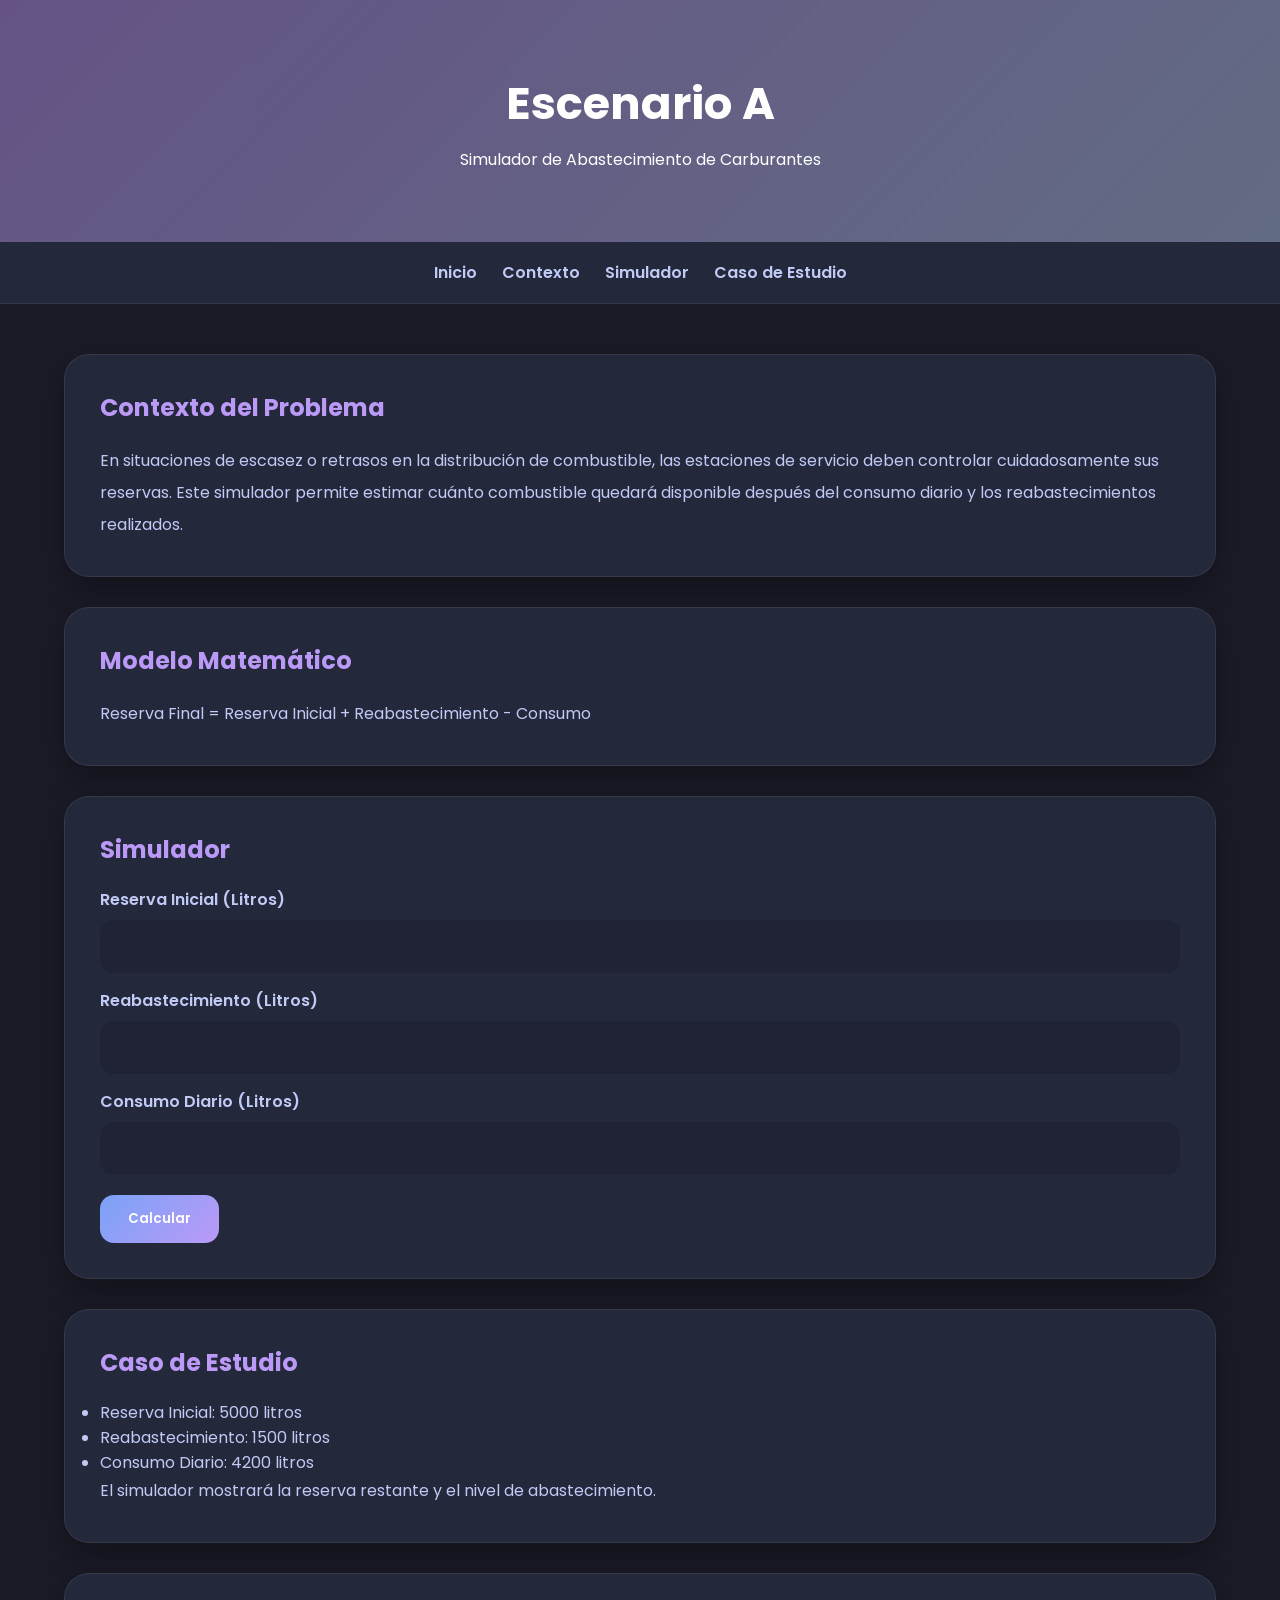
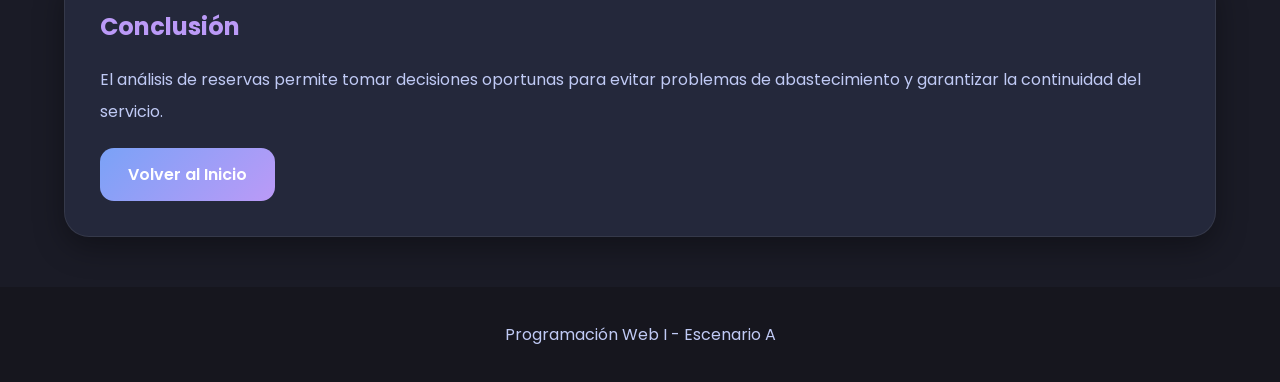
==== HTML/escenarioA.html @ 2f1b3fea "first commit" ====
<!DOCTYPE html>
<html lang="es">

<head>
    <meta charset="UTF-8">
    <meta name="viewport" content="width=device-width, initial-scale=1.0">
    <title>Escenario A - Abastecimiento de Carburantes</title>

    <link rel="stylesheet" href="../ESTILOS/escenarios.css">
</head>

<body>

    <header>
        <h1>Escenario A</h1>
        <p>Simulador de Abastecimiento de Carburantes</p>
    </header>

    <nav>
        <a href="../index.html">Inicio</a>
        <a href="#contexto">Contexto</a>
        <a href="#simulador">Simulador</a>
        <a href="#caso">Caso de Estudio</a>
    </nav>

    <main>

        <section id="contexto">

            <h2>Contexto del Problema</h2>

            <p>
                En situaciones de escasez o retrasos en la distribución de combustible,
                las estaciones de servicio deben controlar cuidadosamente sus reservas.
                Este simulador permite estimar cuánto combustible quedará disponible
                después del consumo diario y los reabastecimientos realizados.
            </p>

        </section>

        <section>

            <h2>Modelo Matemático</h2>

            <p>

                Reserva Final =
                Reserva Inicial +
                Reabastecimiento -
                Consumo

            </p>

        </section>

        <section id="simulador">

            <h2>Simulador</h2>

            <label>Reserva Inicial (Litros)</label>
            <input type="number" id="reservaInicial">

            <label>Reabastecimiento (Litros)</label>
            <input type="number" id="reabastecimiento">

            <label>Consumo Diario (Litros)</label>
            <input type="number" id="consumo">

            <button onclick="calcularReserva()">
                Calcular
            </button>

            <div id="resultado"></div>

        </section>

        <section id="caso">

            <h2>Caso de Estudio</h2>

            <ul>
                <li>Reserva Inicial: 5000 litros</li>
                <li>Reabastecimiento: 1500 litros</li>
                <li>Consumo Diario: 4200 litros</li>
            </ul>

            <p>
                El simulador mostrará la reserva restante y el nivel de abastecimiento.
            </p>

        </section>

        <section>

            <h2>Conclusión</h2>

            <p>
                El análisis de reservas permite tomar decisiones oportunas para evitar
                problemas de abastecimiento y garantizar la continuidad del servicio.
            </p>

            <a href="../index.html" class="boton">
                Volver al Inicio
            </a>

        </section>

    </main>

    <footer>

        <p>
            Programación Web I - Escenario A
        </p>

    </footer>

    <script src="../JAVASCRIPT/escenarioA.js"></script>

</body>

</html>
---- ESTILOS/escenarios.css ----
@import url('https://fonts.googleapis.com/css2?family=Poppins:wght@300;400;500;600;700&display=swap');

*{
    margin:0;
    padding:0;
    box-sizing:border-box;
    font-family:'Poppins',sans-serif;
}

body{

    background:#1A1B26;

    color:#C0CAF5;
}

/* HEADER */

header{

    background:
    linear-gradient(
        135deg,
        #655386,
        #626c83
    );

    color:white;

    text-align:center;

    padding:70px 20px;
}

header h1{

    font-size:2.8rem;

    margin-bottom:10px;
}

/* NAV */

nav{

    background:#24283B;

    display:flex;

    justify-content:center;

    gap:25px;

    padding:18px;

    border-bottom:
    1px solid rgba(255,255,255,.08);
}

nav a{

    color:#C0CAF5;

    text-decoration:none;

    font-weight:600;
}

nav a:hover{

    color:#BB9AF7;
}

/* MAIN */

main{

    width:90%;

    max-width:1200px;

    margin:50px auto;
}

section{

    background:#24283B;

    padding:35px;

    border-radius:25px;

    margin-bottom:30px;

    border:1px solid rgba(255,255,255,.08);

    box-shadow:
    0 10px 30px rgba(0,0,0,.35);
}

section h2{

    color:#BB9AF7;

    margin-bottom:20px;
}

section p{

    line-height:2;
}

/* FORMULARIOS */

label{

    display:block;

    margin-top:15px;

    margin-bottom:8px;

    font-weight:600;
}

input{

    width:100%;

    padding:14px;

    border:none;

    border-radius:14px;

    background:#1F2335;

    color:white;

    font-size:16px;
}

input:focus{

    outline:none;

    box-shadow:
    0 0 15px rgba(122,162,247,.35);
}

/* BOTONES */

button,
.boton{

    display:inline-block;

    margin-top:20px;

    padding:14px 28px;

    border:none;

    border-radius:14px;

    cursor:pointer;

    text-decoration:none;

    color:white;

    font-weight:600;

    background:
    linear-gradient(
        135deg,
        #7AA2F7,
        #BB9AF7
    );

    transition:.3s;
}

button:hover,
.boton:hover{

    transform:translateY(-4px);
}

/* RESULTADOS */

.resultado{

    margin-top:25px;

    padding:25px;

    border-radius:18px;

    line-height:2;
}

.normal{

    background:#2D3A27;

    border-left:8px solid #9ECE6A;
}

.alerta{

    background:#3D3424;

    border-left:8px solid #E0AF68;
}

.critico{

    background:#402A34;

    border-left:8px solid #F7768E;
}

/* FOOTER */

footer{

    background:#16161E;

    text-align:center;

    padding:35px;
}

/* RESPONSIVE */

@media(max-width:768px){

    nav{

        flex-direction:column;

        align-items:center;
    }

    header h1{

        font-size:2rem;
    }

    section{

        padding:25px;
    }
}
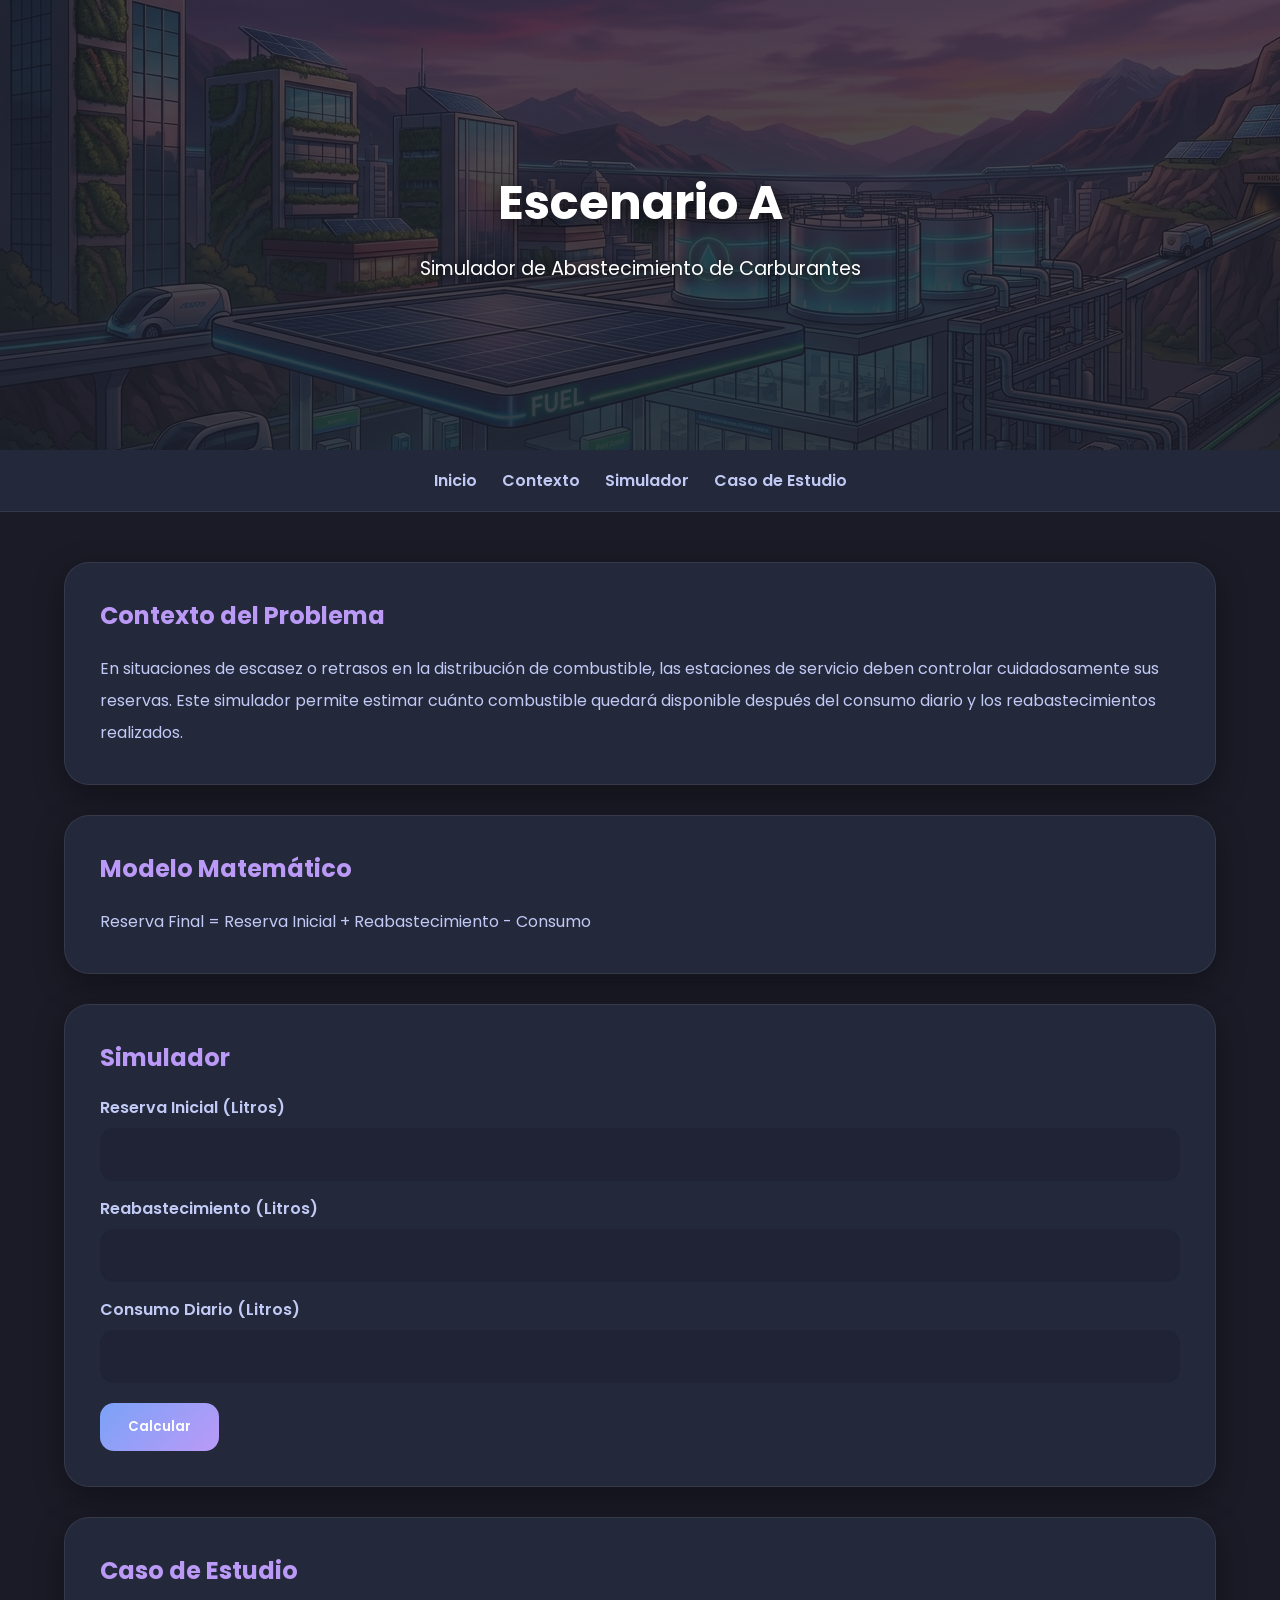
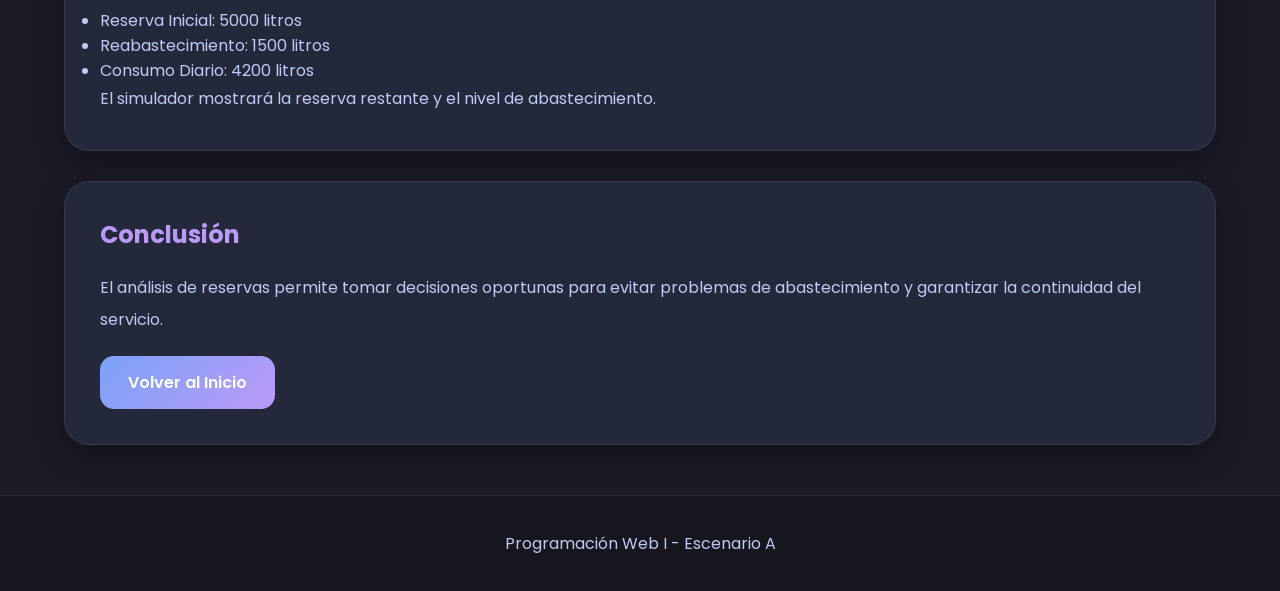
==== commit d638a4ba: "Actualizacion del proyecto" ====
--- a/HTML/escenarioA.html
+++ b/HTML/escenarioA.html
@@ -11,7 +11,7 @@
 
 <body>
 
-    <header>
+    <header class="header-a">
         <h1>Escenario A</h1>
         <p>Simulador de Abastecimiento de Carburantes</p>
     </header>
--- a/ESTILOS/escenarios.css
+++ b/ESTILOS/escenarios.css
@@ -18,25 +18,119 @@
 
 header{
 
-    background:
-    linear-gradient(
-        135deg,
-        #655386,
-        #626c83
-    );
+    min-height:50vh;
+
+    display:flex;
+
+    flex-direction:column;
+
+    justify-content:center;
+
+    align-items:center;
+
+    text-align:center;
 
     color:white;
 
-    text-align:center;
-
-    padding:70px 20px;
+    padding:60px 20px;
+
+    background-size:cover;
+
+    background-position:center;
+
+    background-repeat:no-repeat;
 }
 
 header h1{
 
-    font-size:2.8rem;
-
-    margin-bottom:10px;
+    font-size:3rem;
+
+    margin-bottom:15px;
+
+    text-shadow:
+    0 4px 20px rgba(0,0,0,.8);
+}
+
+header p{
+
+    font-size:1.2rem;
+
+    text-shadow:
+    0 2px 10px rgba(0,0,0,.8);
+}
+
+/* CABECERAS PERSONALIZADAS */
+
+/* ESCENARIO A */
+
+.header-a{
+
+    background:
+    linear-gradient(
+        rgba(26,27,38,.75),
+        rgba(26,27,38,.85)
+    ),
+    url("../IMAGENES/ESCENARIO,A.png");
+}
+
+/* ESCENARIO B */
+
+.header-b{
+
+    background:
+    linear-gradient(
+        rgba(26,27,38,.75),
+        rgba(26,27,38,.85)
+    ),
+    url("../IMAGENES/ESCENARIO,B.png");
+}
+
+/* ESCENARIO C */
+
+.header-c{
+
+    background:
+    linear-gradient(
+        rgba(26,27,38,.75),
+        rgba(26,27,38,.85)
+    ),
+    url("../IMAGENES/ESCENARIO,C.png");
+}
+
+/* ESCENARIO D */
+
+.header-d{
+
+    background:
+    linear-gradient(
+        rgba(26,27,38,.75),
+        rgba(26,27,38,.85)
+    ),
+    url("../IMAGENES/ESCENARIO,D.png");
+}
+
+/* ESCENARIO E */
+
+.header-e{
+
+    background:
+    linear-gradient(
+        rgba(26,27,38,.75),
+        rgba(26,27,38,.85)
+    ),
+    url("../IMAGENES/ESCENARIO,E.png");
+}
+
+/* ESCENARIO F */
+
+.header-f{
+
+    background:
+    linear-gradient(
+        rgba(26,27,38,.75),
+        rgba(26,27,38,.85)
+    ),
+    url("../IMAGENES/ESCENARIO,F.png");
 }
 
 /* NAV */
@@ -64,6 +158,8 @@
     text-decoration:none;
 
     font-weight:600;
+
+    transition:.3s;
 }
 
 nav a:hover{
@@ -185,6 +281,9 @@
 .boton:hover{
 
     transform:translateY(-4px);
+
+    box-shadow:
+    0 10px 25px rgba(122,162,247,.35);
 }
 
 /* RESULTADOS */
@@ -230,6 +329,9 @@
     text-align:center;
 
     padding:35px;
+
+    border-top:
+    1px solid rgba(255,255,255,.08);
 }
 
 /* RESPONSIVE */
@@ -246,6 +348,11 @@
     header h1{
 
         font-size:2rem;
+    }
+
+    header p{
+
+        font-size:1rem;
     }
 
     section{
